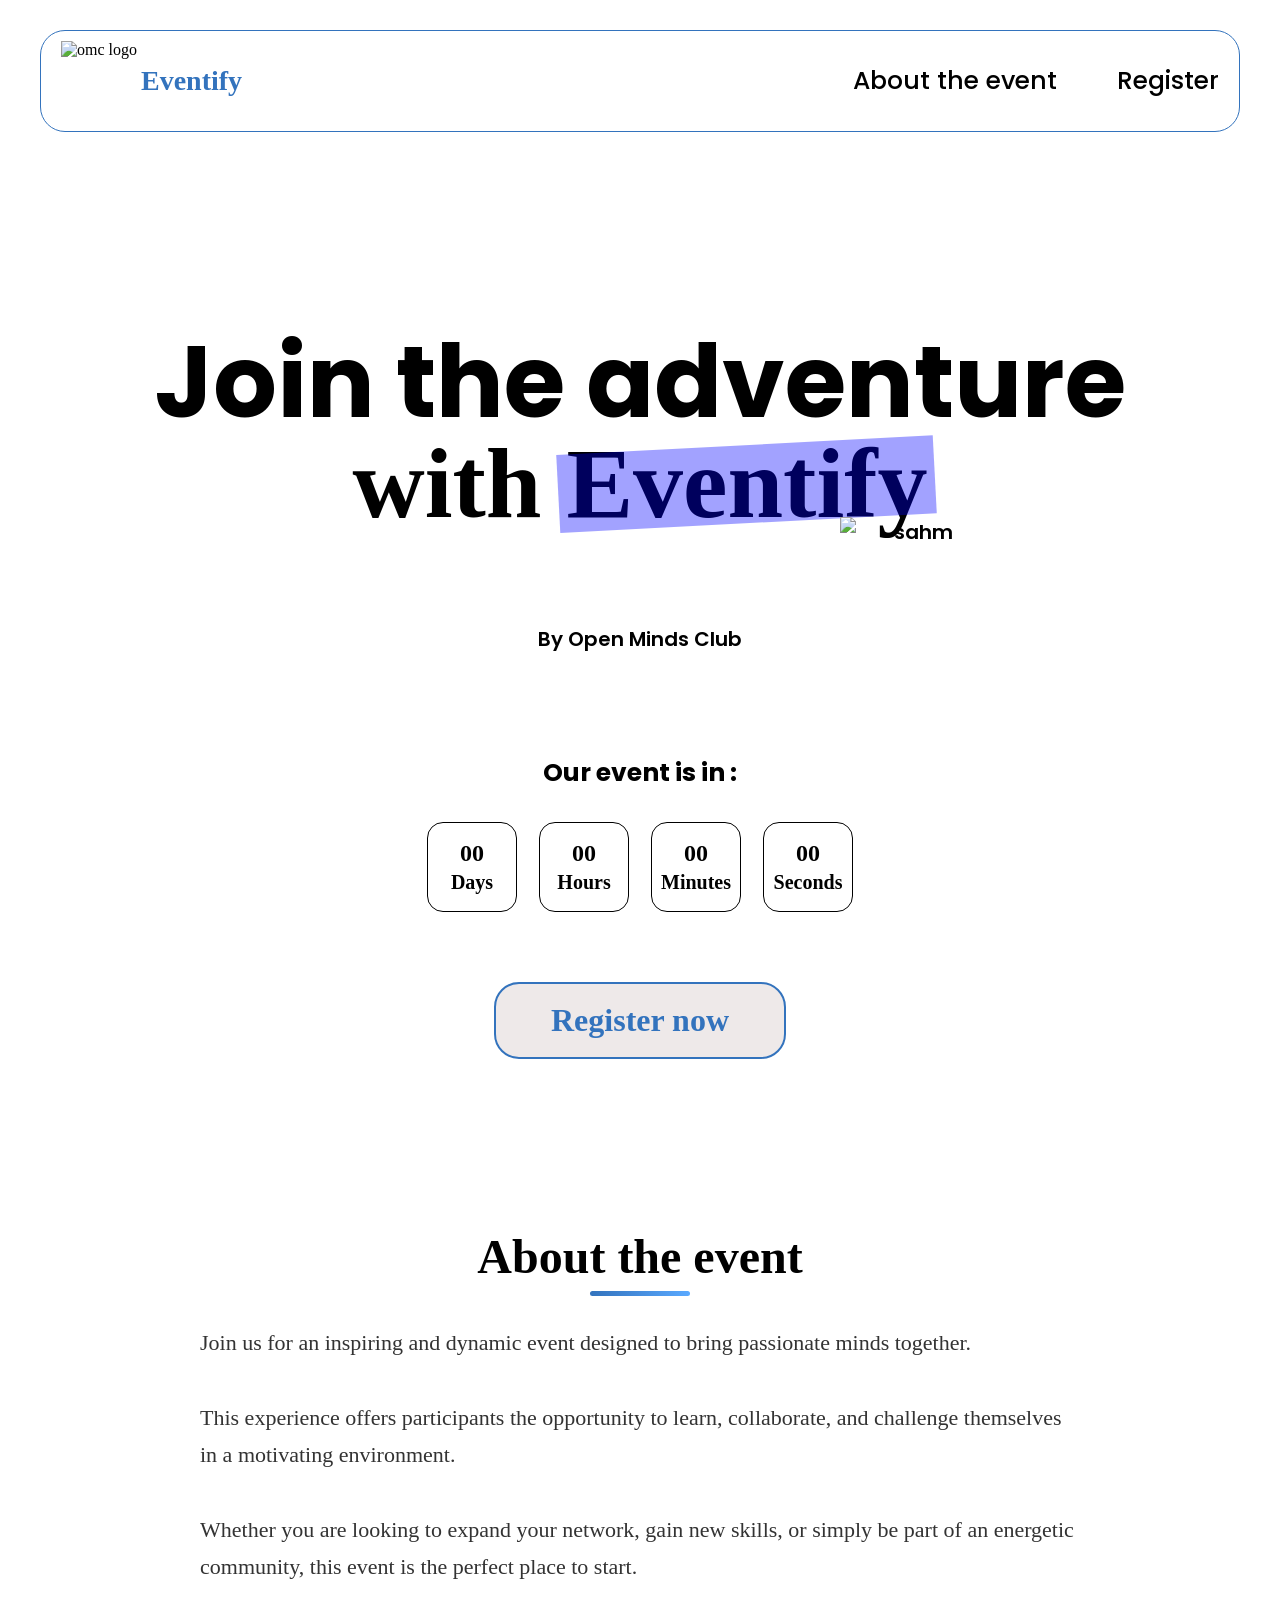
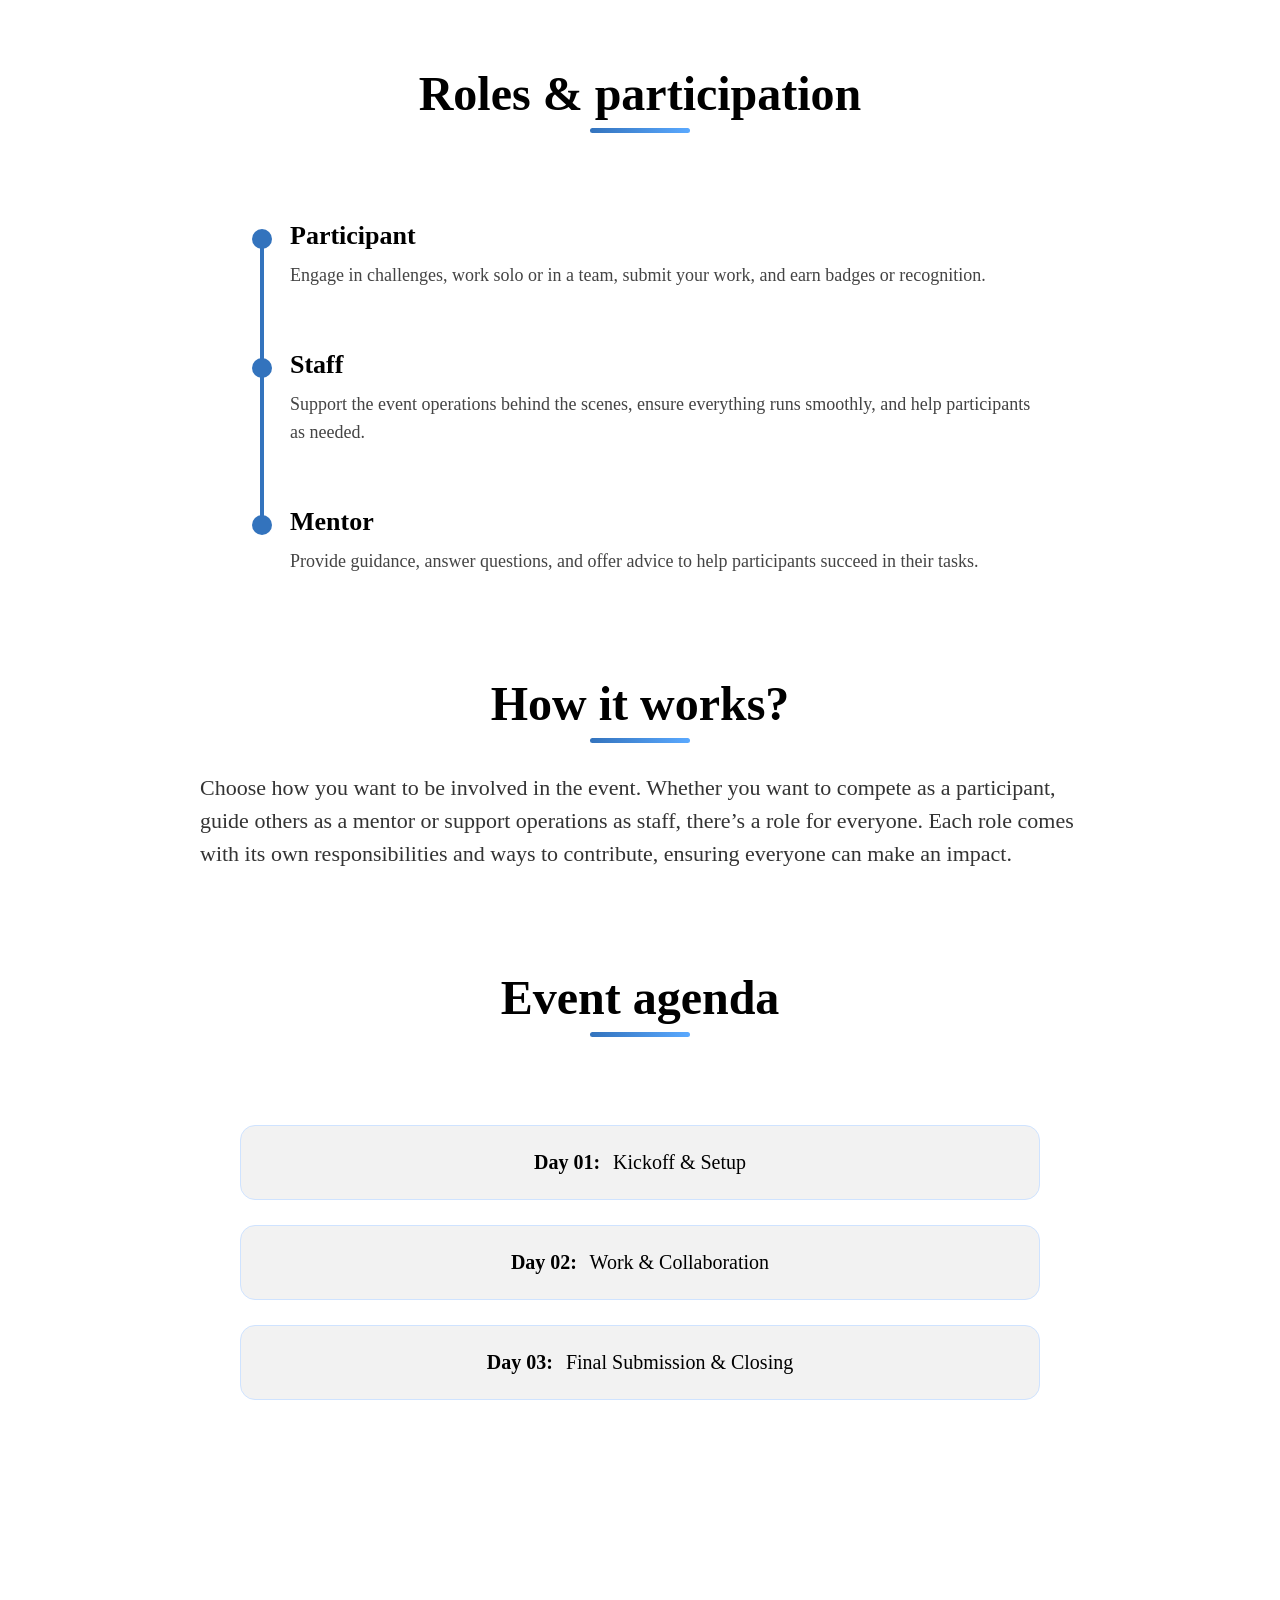
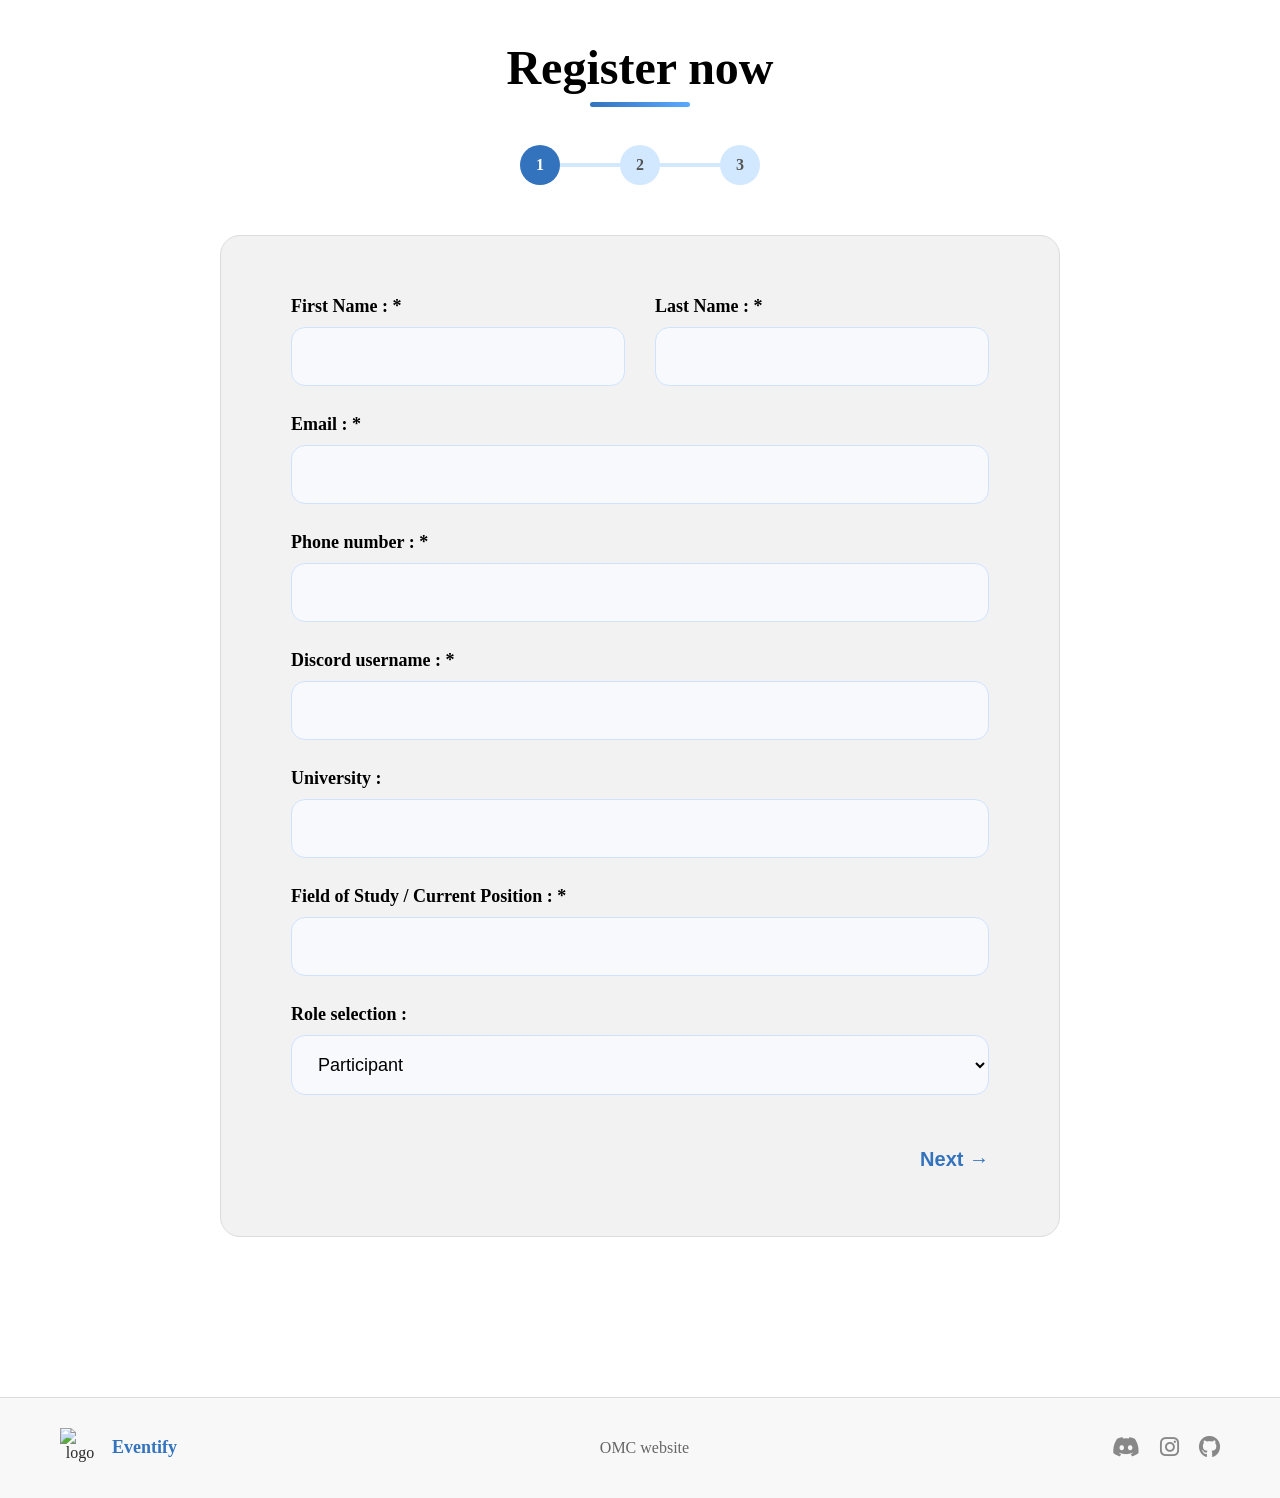
==== frontend/html/index.html @ 537ccda5 "update admin and event page" ====
<!DOCTYPE html>
<html lang="en">
<head>
    <meta charset="UTF-8">
    <meta name="viewport" content="width=device-width, initial-scale=1.0">
    <link rel="preconnect" href="https://fonts.googleapis.com">
    <link rel="preconnect" href="https://fonts.gstatic.com" crossorigin>
    <link rel="preconnect" href="https://fonts.googleapis.com">
    <link rel="preconnect" href="https://fonts.gstatic.com" crossorigin>
    <link href="https://fonts.googleapis.com/css2?family=Poppins:ital,wght@0,100;0,200;0,300;0,400;0,500;0,600;0,700;0,800;0,900;1,100;1,200;1,300;1,400;1,500;1,600;1,700;1,800;1,900&family=Raleway:ital,wght@0,100..900;1,100..900&display=swap" rel="stylesheet">
    <link href="https://fonts.googleapis.com/css2?family=Poppins:ital,wght@0,100;0,200;0,300;0,400;0,500;0,600;0,700;0,800;0,900;1,100;1,200;1,300;1,400;1,500;1,600;1,700;1,800;1,900&display=swap" rel="stylesheet">
    <link rel="stylesheet" href="../css/style.css">
    <link rel="stylesheet" href="https://cdnjs.cloudflare.com/ajax/libs/font-awesome/6.5.0/css/all.min.css">
    <title>EVENTIFY</title>
</head>
<body>
    <header>
        <div class="logo">
            <img src="../images/OMC.png" alt="omc logo">
            <h1>Eventify</h1>
        </div>
        <ul class="links">
            <li><a href="#about">About the event</a></li>
            <li><a href="#register-section">Register</a></li>
        </ul>
    </header>


    <section class="main">
        <div class="text">
            <h1 class="text-t"><span class="text-s">Join the adventure</span><br>
            with <span class="eventify"> Eventify</span></h1>
        </div>
        <div class="parg">
            <img src="../images/Sahm.png" alt="sahm" class="sahm">
            <p>By Open Minds Club</p>
        </div>
        <div class="time">
            <p class="time-text">Our event is in :</p>
            <div class="countdown">
                <div class="box">
                    <h3 id="days">0</h3>
                    <p>Days</p>
                </div>
                <div class="box">
                    <h3 id="hours">0</h3>
                    <p>Hours</p>
                </div>
                <div class="box">
                    <h3 id="minutes">0</h3>
                    <p>Minutes</p>
                </div>
                <div class="box">
                    <h3 id="seconds">0</h3>
                    <p>Seconds</p>
                </div>
            </div>
        </div>
        <div class="btn">
            <a href="#register-section">Register now</a>
        </div>
    </section>
<!--suite-->

    <section class="about" id="about">
        <div class="container">
            <h2>About the event</h2>
            <p class="about-text">
                Join us for an inspiring and dynamic event designed to bring passionate minds together.<br><br>
                This experience offers participants the opportunity to learn, collaborate, and challenge themselves in a motivating environment.<br><br>
                Whether you are looking to expand your network, gain new skills, or simply be part of an energetic community, this event is the perfect place to start.
            </p>
        <h2 class="roles-title">Roles & participation</h2>

        <div class="roles-timeline">

            <div class="timeline-item">
                <div class="timeline-dot"></div>
                <div class="timeline-content">
                    <h3>Participant</h3>
                    <p>Engage in challenges, work solo or in a team, submit your work, and earn badges or recognition.</p>
                </div>
            </div>

            <div class="timeline-item">
                <div class="timeline-dot"></div>
                <div class="timeline-content">
                    <h3>Staff</h3>
                    <p>Support the event operations behind the scenes, ensure everything runs smoothly, and help participants as needed.</p>
                </div>
            </div>

            <div class="timeline-item">
                <div class="timeline-dot"></div>
                <div class="timeline-content">
                    <h3>Mentor</h3>
                    <p>Provide guidance, answer questions, and offer advice to help participants succeed in their tasks.</p>
                </div>
            </div>

        </div>

            <h2>How it works?</h2>
            <p class="how-text">
                Choose how you want to be involved in the event. Whether you want to compete as a participant,
                 guide others as a mentor or support operations as staff, there’s a role for everyone. 
                 Each role comes with its own responsibilities and ways to contribute, ensuring everyone can make an impact.
            </p>

            <h2>Event agenda</h2>

            <div class="agenda-wrapper">

                <div class="agenda-item">
                    <strong>Day 01:</strong> Kickoff & Setup
                </div>

                <div class="agenda-item">
                    <strong>Day 02:</strong> Work & Collaboration
                </div>

                <div class="agenda-item">
                    <strong>Day 03:</strong> Final Submission & Closing
                </div>

            </div>
        </div>
    </section>

    <section class="register" id="register-section">
        <div class="container">
            <h2>Register now</h2>

            <div class="progress">
                <div class="step active">1</div>
                <div class="step">2</div>
                <div class="step">3</div>
            </div>



            <!-- FORM 1 : Info personnelle -->
            <form class="register-form" id="form1">
                <div class="form-row">
                    <div class="form-group">
                        <label>First Name : *</label>
                        <input type="text" id="firstName" name="firstName" required maxlength="15">
                    </div>
                    <div class="form-group">
                        <label>Last Name : *</label>
                        <input type="text" id="lastName" name="lastName" required maxlength="15">
                    </div>
                </div>
                <div class="form-group">
                    <label>Email : *</label>
                    <input type="email" id="emailInput" name="email" required maxlength="200" autocomplete="email">
                </div>
                <div class="form-group">
                    <label>Phone number : *</label>
                    <input type="tel" id="phone" name="phone" required minlength="10" maxlength="12" pattern="[0-9+\-() ]{7,32}">
                </div>
                <div class="form-group">
                    <label>Discord username : *</label>
                    <input type="text" id="discordUsername" name="discordUsername" required maxlength="50">
                </div>
                <div class="form-group">
                    <label>University :</label>
                    <input type="text" id="university" name="university" maxlength="100">
                </div>
                <div class="form-group">
                    <label>Field of Study / Current Position : *</label>
                    <input type="text" id="fieldOfStudy" name="fieldOfStudy" maxlength="100" required>
                </div>
                <div class="form-group">
                    <label>Role selection :</label>
                    <select required id="roleSelect" name="role">
                        <option value="participant">Participant</option>
                    </select>
                </div>
                <div style="display: flex; justify-content: flex-end; margin-top: 20px;">
                    <button type="button" class="btn-register" id="next1">Next →</button>
                </div>
            </form>

            <!-- FORM 2 : Participant -->
            <form class="register-form" id="form2" style="display: none; margin-top: 40px;">
                <div class="form-group">
                    <label>Do you already have a team? *:</label>
                    <input type="checkbox" id="haveteam" name="haveteam">
                      <label class="radio-option">
                            <input type="radio" name="team" value="yes" required>
                            <span>Yes</span>
                        </label>
                        <label class="radio-option">
                            <input type="radio" name="team" value="no">
                            <span>No</span>
                        </label>
                </div>
                <div class="form-group">
                    <label>if yes, add your team name :</label>
                    <input type="text" id="teamName" name="teamName" maxlength="80">
                </div>
                <div class="form-group">
                    <label>Programming languages or tools you use :</label>
                    <input type="text" id="tools" name="tools" required maxlength="200">
                </div>
                <div class="form-group">
                    <label>Why do you want to participate? :</label>
                    <input type="text" id="motivation" name="motivation" required maxlength="300">
                </div>
                <div class="form-group">
                    <label>What do you expect from this event? :</label>
                    <input type="text" id="expectations" name="expectations" maxlength="300">
                </div>
                <div class="form-group">
                    <label>Your main skills :</label>
                    <input type="text" id="mainSkills" name="mainSkills" maxlength="200">
                </div>
                <div class="form-group">
                    <label>Skill Level :</label>
                    <select required id="skillLevelSelect" name="skillLevel">
                        <option value="">Select your skill level</option>
                        <option value="beginner">Beginner</option>
                        <option value="intermediate">Intermediate</option>
                        <option value="advanced">Advanced</option>
                    </select>
                </div>
                <div style="display: flex; justify-content: space-between; margin-top: 20px;">
                    <button type="button" class="btn-register" id="back2">← Back</button>
                    <button type="button" class="btn-register" id="next2">Next →</button>
                </div>
            </form>

            <!-- FORM 3 : Mentor -->
            <form class="register-form" id="form3" style="display: none; margin-top: 40px;">
                <div class="form-group">
                    <label>Years of Experience :</label>
                    <input type="text" id="yearsExperience" name="yearsExperience" required maxlength="40" autocomplete="off">
                </div>
                <div class="form-group">
                    <label>Portfolio :</label>
                    <input type="url" id="portfolio" name="portfolio" maxlength="200" placeholder="https://..." autocomplete="url">
                </div>
                <div class="form-group">
                    <label>Area of Expertise :</label>
                    <input type="text" id="expertiseArea" name="expertiseArea" maxlength="120" autocomplete="off">
                </div>
                <div class="form-group">
                    <label>Technologies / Tools mastered :</label>
                    <input type="text" id="masteredTools" name="masteredTools" maxlength="200" autocomplete="off">
                </div>
                <div class="form-group">
                    <label>Have you mentored before?</label>
                    <div class="radio-group">
                        <label class="radio-option">
                            <input type="radio" name="mentored" value="yes" required>
                            <span>Yes</span>
                        </label>
                        <label class="radio-option">
                            <input type="radio" name="mentored" value="no">
                            <span>No</span>
                        </label>
                    </div>
                </div>
                <div class="form-group">
                    <label>Availability during the event :</label>
                    <input type="text" id="availabilityMentor" name="availability" required maxlength="120" autocomplete="off">
                </div>
                <div style="display: flex; justify-content: space-between; margin-top: 20px;">
                    <button type="button" class="btn-register" id="back3">← Back</button>
                    <button type="button" class="btn-register" id="next3">Next →</button>
                </div>
            </form>

            <!-- FORM 4 : Staff -->
            <form class="register-form" id="form4" style="display: none; margin-top: 40px;">
                <div class="form-group">
                    <label>Preferred Role :</label>
                    <input type="text" id="preferredRole" name="preferredRole" required maxlength="120" autocomplete="off">
                </div>
                <div class="form-group">
                    <label>Have you helped organize events before? (yes/no) :</label>
                    <select id="organizedBefore" name="organizedBefore" required>
                        <option value="">Select an option</option>
                        <option value="yes">Yes</option>
                        <option value="no">No</option>
                    </select>
                </div>
                <div class="form-group">
                    <label>Availability during the event :</label>
                    <input type="text" id="availabilityStaff" name="availability" required maxlength="120" autocomplete="off">
                </div>
                <div style="display: flex; justify-content: space-between; margin-top: 20px;">
                    <button type="button" class="btn-register" id="back4">← Back</button>
                    <button type="button" class="btn-register" id="next4">Next →</button>
                </div>
            </form>

            <!-- FORM FINAL : Confirmation -->
            <div class="register-form" id="final" style="display: none; margin-top: 40px; text-align: center;">
                <h4>Registration complete!</h4>
                <p>Thanks for joining Eventify. Keep an eye on your inbox for updates.</p>
                <div style="display: flex; justify-content: space-between; margin-top: 40px;">
                    <button type="button" class="btn-register" id="backFinal">← Back</button>
                    <button type="button" class="btn-register" id="submitFinal">Submit ✓</button>
                </div>
            </div>

        </div>
    </section>

    <footer class="footer">
        <div class="footer-container">

        <div class="footer-left">
            <img src="../images/OMC.png" alt="logo">
            <span>Eventify</span>
        </div>

        <div class="footer-center">
            <a href="https://www.openmindsclub.net/">OMC website</a>
        </div>

        <div class="footer-right">
            <a href="https://discord.com/invite/auupT4xpmP"><i class="fab fa-discord"></i></a>
            <a href="https://www.instagram.com/openmindsclub?utm_source=ig_web_button_share_sheet&igsh=ZDNlZDc0MzIxNw=="><i class="fab fa-instagram"></i></a>
            <a href="https://github.com/openmindsclub"><i class="fab fa-github"></i></a>
        </div>
        </div>
    </footer>
    <script src="../js/script.js"></script></body>
</html>
---- frontend/css/style.css ----
*{
    margin: 0;
    padding: 0;
    box-sizing: border-box;
}


header{
    display: flex;
    justify-content: space-between;
    align-items: center;
    padding: 10px 20px;
    margin: 30px 40px;
    border-radius: 25px;
    border: 1px solid #3373bd;
}

header .logo{
    display: flex;
    align-items: center;
}

header .logo img{
    width: 80px;
    height: 80px;
    object-fit: cover;
}

header .logo h1{
    font-size: 28px;
    color: #3373bd;
}

.links{
    list-style: none;
    display: flex;
    gap: 60px;
}

.links li a{
    text-decoration: none;
    color: #000000;
    font-family: poppins;
    font-size: 25px;
    font-weight: 500;
    position: relative;
    font-family: "Poppins", sans-serif;
    transition: 0.3s;
}

.links li a::after{
    content: "";
    position: absolute;
    left: 0;
    bottom: -5px;
    width: 0%;
    height: 3px;
    background: #3373bd;
    transition: 0.3s;
}

.links li a:hover{
    color: #3373bd;
}

.links li a:hover::after{
    width: 100%;
}

.main{
    position: relative;
    text-align: center;
    margin-top: 200px;
}

.text{
    margin-bottom: 90px;
}


.text-s{
    font-family: "Poppins", sans-serif;
}

.text-t{
    margin: 0;
    line-height: 1;

}

.text h1{
    font-size: 100px;
    color: #000000;
}

.eventify{
    position: relative;
    z-index: -1;
}

.eventify::before{
    content: "";
    position: absolute;
    left: -8px;
    right: -8px;
    top: 50%;
    height: 70%;
    background: rgba(0, 0, 255, 0.365);
    transform: translateY(-50%) rotate(-3deg);
    z-index: 1;
}

.parg{
    font-size: 20px;
    font-weight: 600;
    color: #000000;
    font-family: poppins;
    margin-bottom: 70px;
}

.parg p{
    margin-bottom: 100px;
}

.sahm{
    width: 150px;
    position: absolute;
    top: 185px;   
    left: 840px;  
}

.time-text{
    font-size: 25px;
    font-weight: 700;
    color: #000000;
    font-family: "Poppins", sans-serif;
    margin-bottom: 10px;
}

.countdown {
    display: flex;
    justify-content: center;
    gap: 22px;
    margin-top: 30px;
}

.box {
    width: 90px;
    height: 90px;
    border: 1.5px solid #000000;
    border-radius: 16px;
    display: flex;
    flex-direction: column;
    justify-content: center;
    align-items: center;
    margin-bottom: 20px;
}

.box h3 {
    margin: 0;
    font-size: 24px;
    font-weight: 700;
}

.box p {
    margin: 4px 0 0;
    font-size: 20px;
    font-weight: 900;
}

.btn{
    text-align:center;
    margin-top: 50px;
    margin-bottom: 50px;
}

.btn a{
    display:inline-block;
    padding: 18px 55px;
    border: 2px solid #3373bd;
    border-radius:25px;
    text-decoration:none;
    font-size: 32px;
    font-weight: 600;
    color:#3373bd;
    background-color: #d5caca69;
}

.btn a:hover {
    background-color: #3373bd;
    color: white;
    transform: translateY(-3px);
    box-shadow: 0 8px 20px rgba(51, 115, 189, 0.3);
    transition: all 0.3s ease;
}

.btn a:active {
    transform: translateY(0);
    box-shadow: 0 4px 10px rgba(51, 115, 189, 0.2);
}

/*suite*/

.container {
    max-width: 1100px;
    margin: 0 auto;
    padding: 0 30px;
}

.about {
    padding: 120px 0 80px;
    text-align: center;
}


h2 {
    font-size: 48px;
    margin-bottom: 40px;
    color: #000;
    font-weight: 700;
    position: relative;
    display: inline-block;
}

h2::after {
    content: "";
    position: absolute;
    bottom: -12px;
    left: 50%;
    transform: translateX(-50%);
    width: 100px;
    height: 5px;
    background: linear-gradient(90deg, #3373bd, #5aa9ff);
    border-radius: 10px;
}

.about-text {
    text-align: left;
    direction: ltr;
    font-size: 22px;
    line-height: 1.7;
    color: #333;
    max-width: 880px;
    margin: 0 auto 80px;
}


.roles-timeline {
    position: relative;
    max-width: 800px;
    margin: 60px auto 100px;
    padding-left: 50px;
}

.roles-timeline::before {
    content: "";
    position: absolute;
    left: 20px;
    top: 20px;
    bottom: 45px;
    width: 4px;
    background: #3373bd;
    border-radius: 2px;
}

.timeline-item {
    position: relative;
    margin-bottom: 60px;
}

.timeline-dot {
    position: absolute;
    left: -38px;
    top: 8px;
    width: 20px;
    height: 20px;
    background: #3373bd;
    border-radius: 50%;
}

.timeline-content h3 {
    text-align: left;
    font-size: 26px;
    margin-bottom: 10px;
}

.timeline-content p {
    text-align: left;
    font-size: 18px;
    line-height: 1.6;
    color: #444;
}

.how-text {
    text-align: left;
    direction: ltr;
    font-size: 22px;
    line-height: 1.5;
    max-width: 880px;
    margin: 0 auto 100px;
    color: #333;
}

.agenda-wrapper {
    max-width: 800px;
    margin: 60px auto 100px;
    display: flex;
    flex-direction: column;
    gap: 25px;
}

.agenda-item {
    background: #f2f2f2;
    padding: 25px 30px;
    border-radius: 15px;
    border: 1.5px solid #cfe3ff;
    font-size: 20px;
    font-weight: 500;
    transition: 0.3s;
}

.agenda-item strong {
    color: #000;
    margin-right: 8px;
}

.agenda-item:hover {
    border-color: #3373bd;
    transform: translateX(8px);
}




.register {
    text-align: center;
    padding: 60px 0;
}

.register .container {
    max-width: 900px;
}

.register h2 {
    margin-bottom: 50px;
}


.register-form {
    background: #f2f2f2;
    padding: 60px 70px;
    border-radius: 20px;
    border: 1px solid #dcdcdc;
}

.progress {
    display: flex;
    justify-content: center;
    align-items: center;
    margin-bottom: 50px;
    position: relative;
    gap: 60px;
}

.progress::before {
    content: "";
    position: absolute;
    top: 50%;
    left: 40%;
    right: 40%;
    height: 4px;
    background: #d1e8ff;
    transform: translateY(-50%);
    z-index: 0;
}

.step {
    width: 40px;
    height: 40px;
    background: #d1e8ff;
    border-radius: 50%;
    display: flex;
    align-items: center;
    justify-content: center;
    font-weight: 700;
    color: #555;
    z-index: 1;
}

.step.active {
    background: #3373bd;
    color: white;
}
.form-row {
    display: grid;
    grid-template-columns: 1fr 1fr;
    gap: 30px;
}

.form-group {
    margin-bottom: 28px;
    text-align: left;
}

label {
    display: block;
    margin-bottom: 10px;
    font-size: 18px;
    font-weight: 600;
    color: #000;
}

input, select {
    width: 100%;
    padding: 18px 22px;
    border: 1.5px solid #cfe3ff;
    border-radius: 14px;
    font-size: 18px;
    background: #f7f9fc;
    transition: 0.25s;
}

input:focus, select:focus {
    outline: none;
    border-color: #3373bd;
    background: white;
}

.btn-register {
    position: relative;
    padding: 5px 0;
    background: none;
    border: none;
    color: #3373bd;
    font-size: 20px;
    font-weight: 600;
    cursor: pointer;
    
    margin-top: 20px;
}

.btn-register::after {
    content: "";
    position: absolute;
    left: 0;
    bottom: -4px;
    width: 0;
    height: 3px;
    background: #3373bd;
    border-radius: 5px;
    transition: width 0.3s ease;
}

.btn-register:hover {
    color: #1f4f88;
}

.btn-register:hover::after {
    width: 100%;
}

.radio-group {
    display: flex;
    flex-direction: column;
    gap: 12px;
    margin-top: 10px;
}

.radio-option {
    display: flex;
    align-items: center;
    gap: 10px;
    font-size: 18px;
    cursor: pointer;
}

.radio-option input {
    appearance: none;          
    width: 5px;
    height: 5px;
    border: 2px solid #3373bd;
    border-radius: 15px;   
    cursor: pointer;
    position: relative;
    transform: scale(0.5); 
}

.radio-option input:checked {
    background-color: #3373bd;
}


#final {
    display: none;
    margin-top: 40px;
    text-align: center;
}

#final h4 {
    font-size: 28px;
    margin-bottom: 15px;
    color: #3373bd;
}

#final p {
    font-size: 18px;
    color: #555;
    margin-bottom: 40px;
}

#final .btn-container {
    display: flex;
    justify-content: space-between;
    margin-top: 20px;
}



footer {
    color: rgb(42, 42, 42);
    text-align: center;
    padding: 60px 0 30px;
}

.social {
    margin-bottom: 30px;
}

.social a {
    color: white;
    font-size: 36px;
    margin: 0 20px;
    transition: color 0.3s;
}

.social a:hover {
    color: #3373bd;
}

.footer {
    margin-top: 100px;
    padding: 30px 60px;
    border-top: 1px solid #dcdcdc;
    background: #f8f8f8;
}

.footer-container {
    display: flex;
    justify-content: space-between;
    align-items: center;
}



.footer-left {
    display: flex;
    align-items: center;
    gap: 12px;
}

.footer-left img {
    width: 40px;
    height: 40px;
}

.footer-left span {
    font-size: 18px;
    font-weight: 600;
    color: #3373bd;
}

.footer-center a {
    text-decoration: none;
    color: #666;
    font-size: 16px;
    transition: 0.3s;
}

.footer-center a:hover {
    color: #3373bd;
}

.footer-right {
    display: flex;
    gap: 20px;
}

.footer-right a {
    color: #888;
    font-size: 22px;
    transition: 0.3s;
}

.footer-right a:hover {
    color: #3373bd;
}
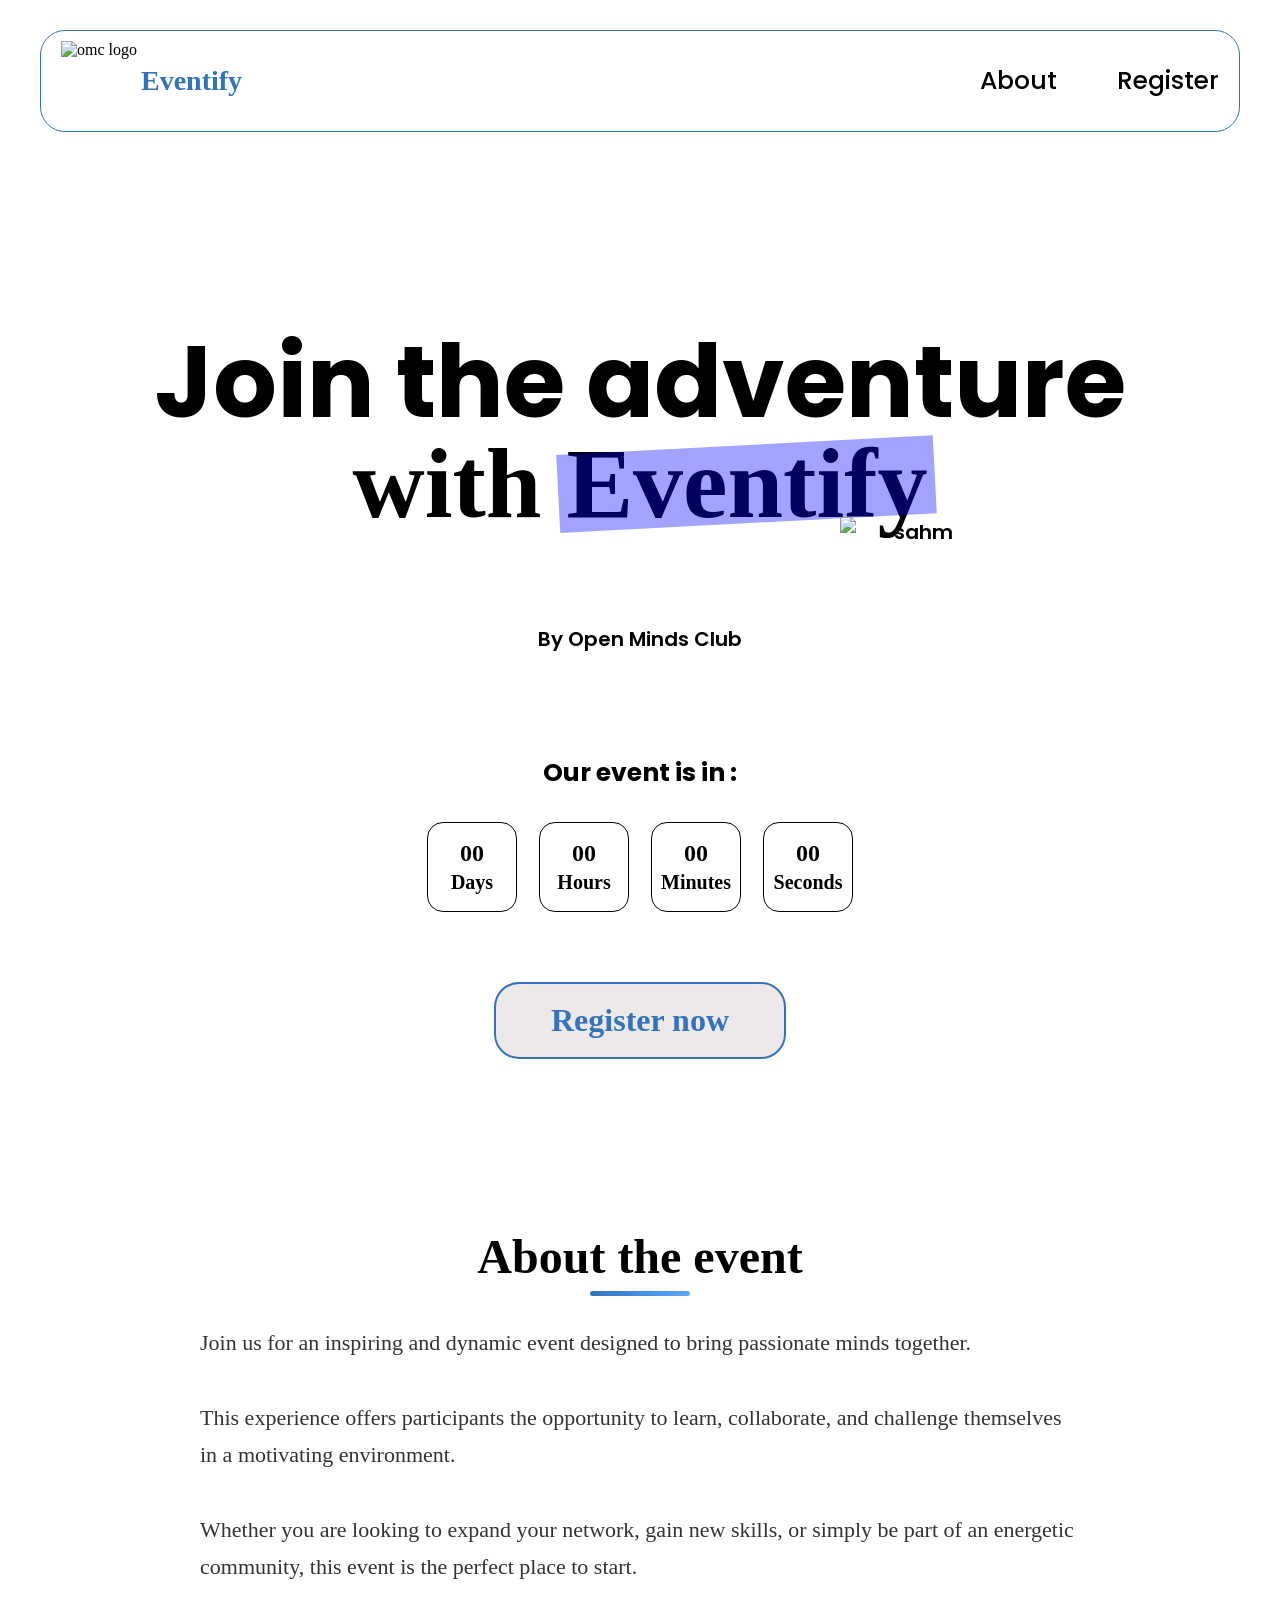
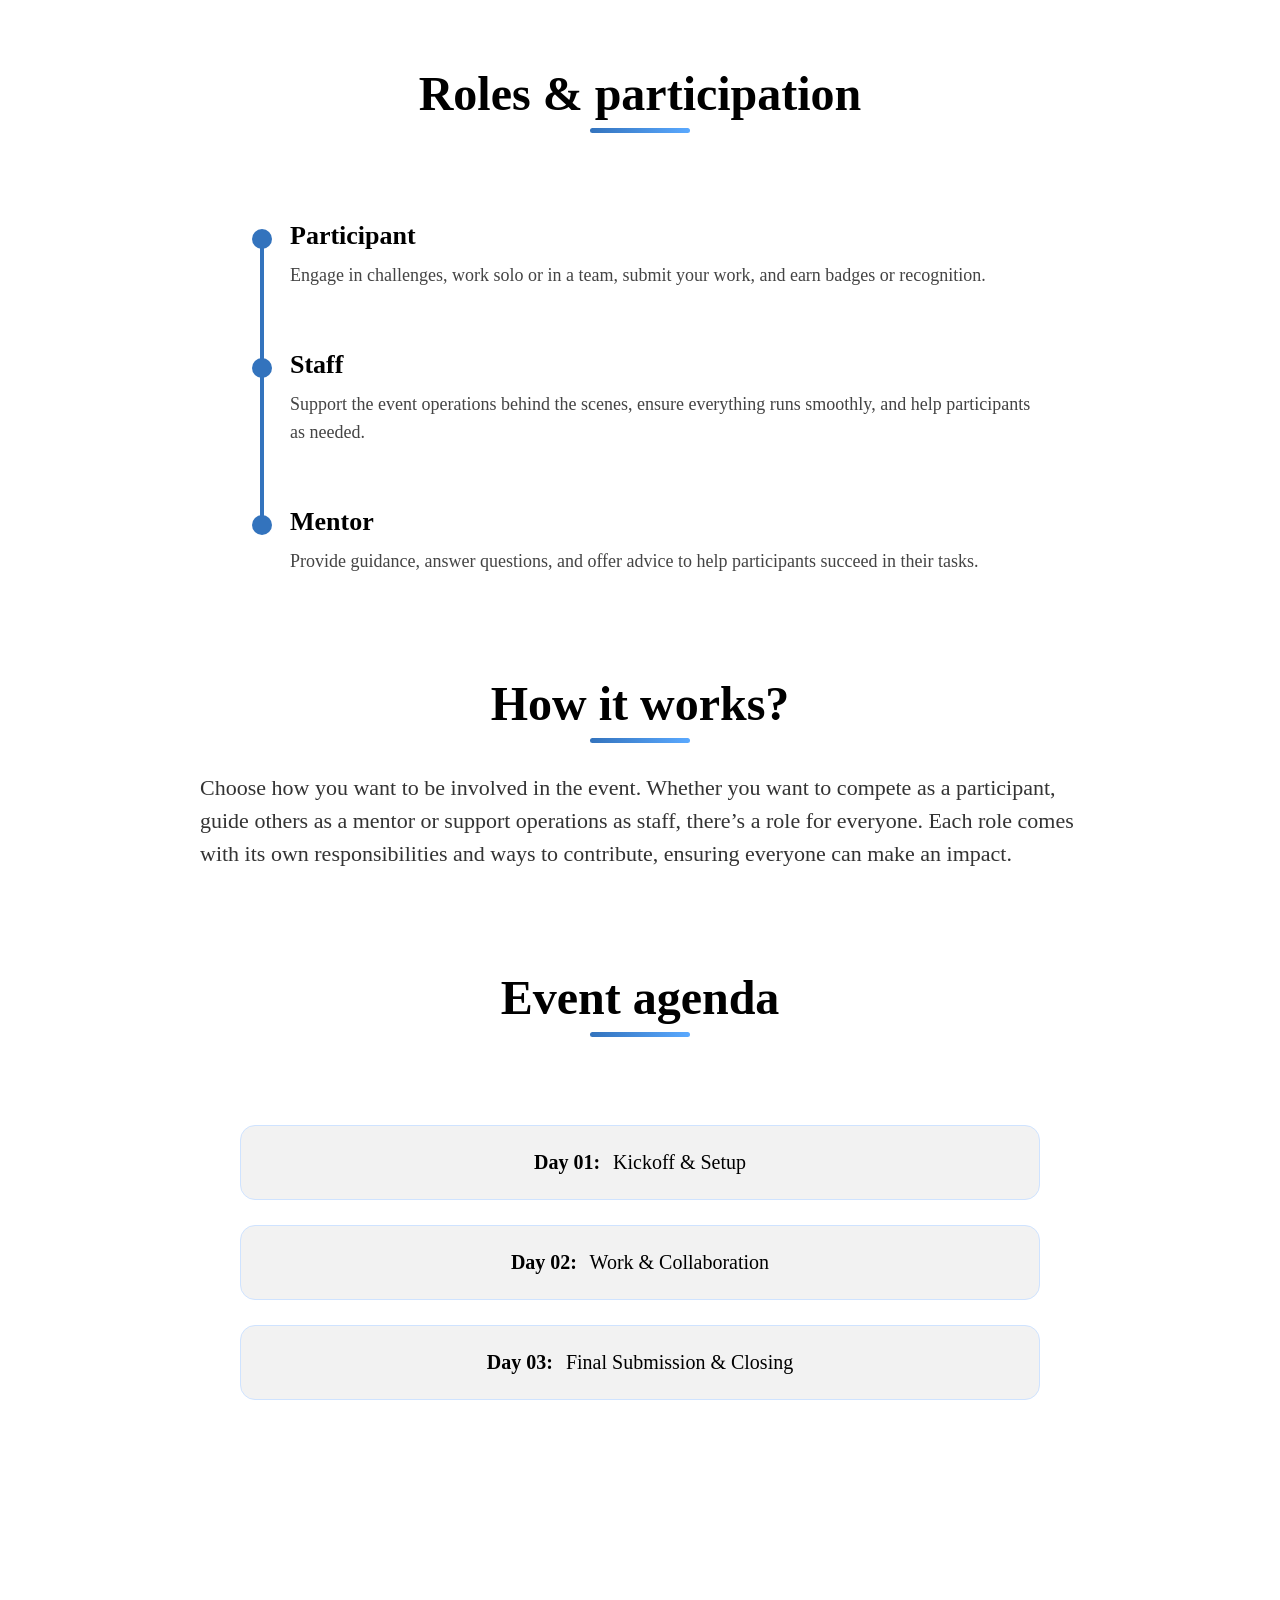
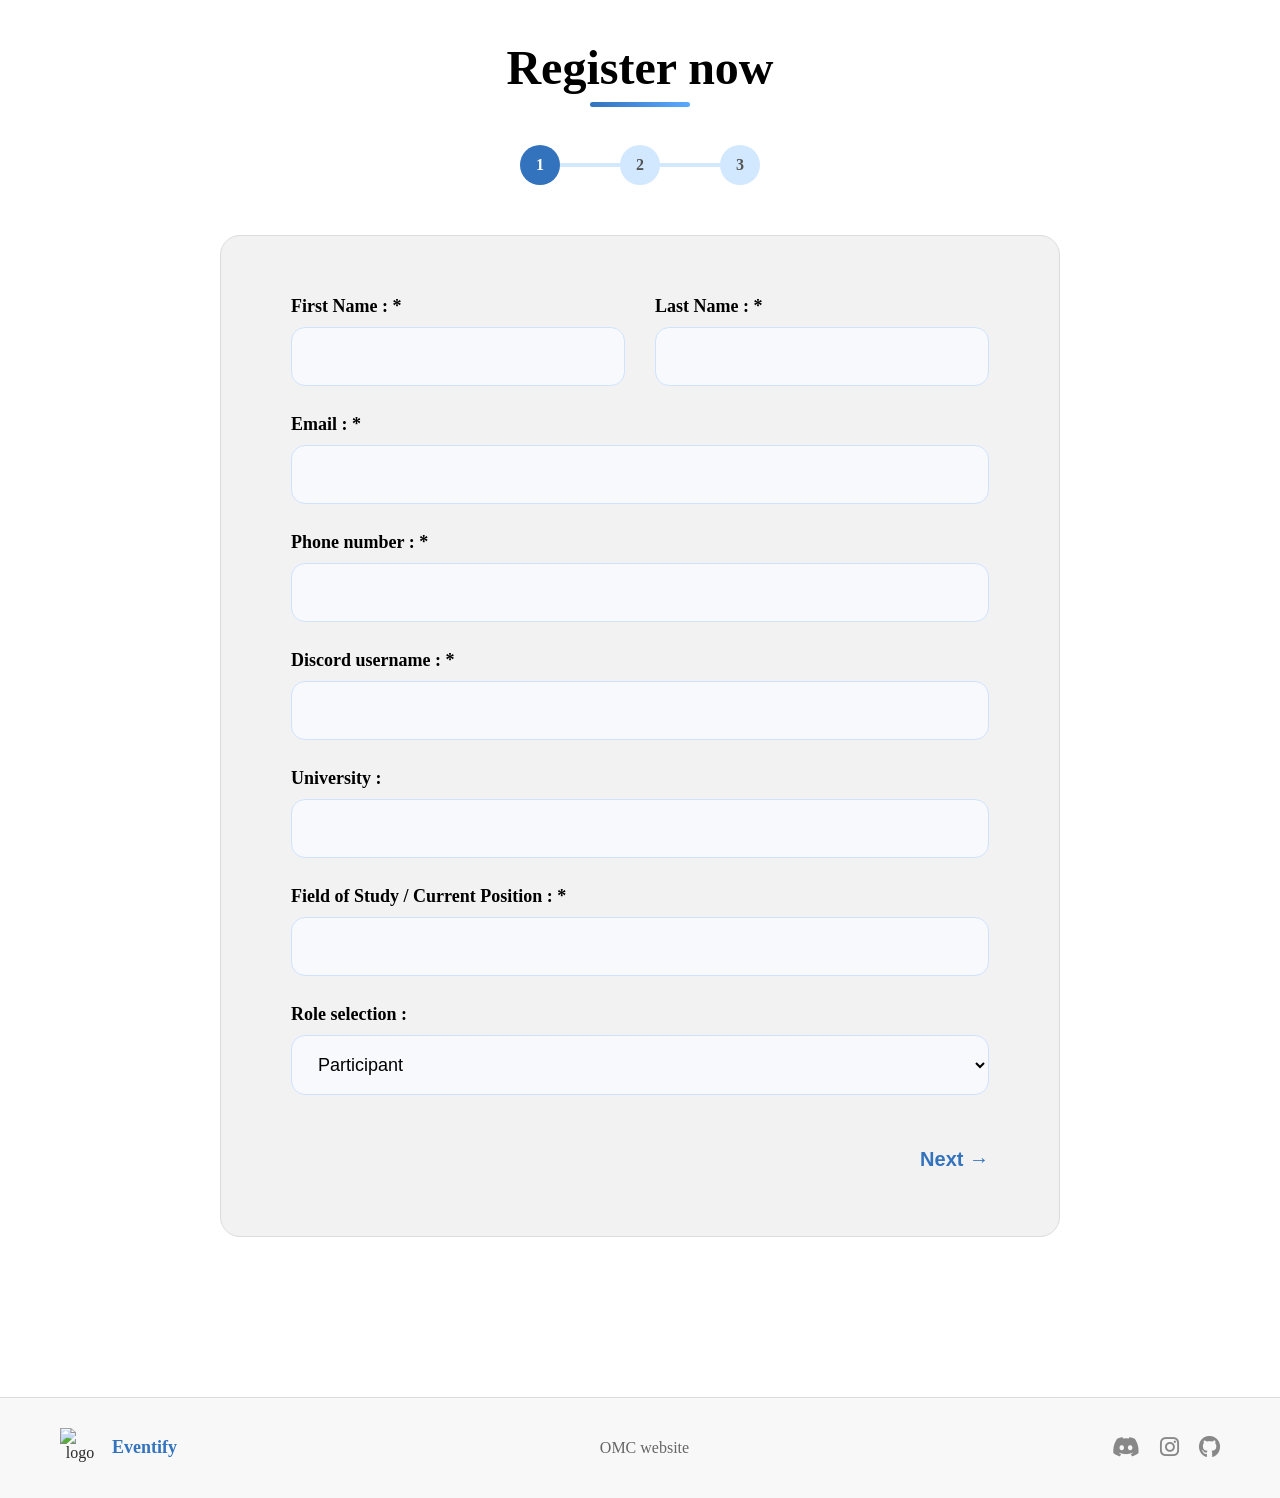
==== commit 51df8f6a: "add responcive" ====
--- a/frontend/html/index.html
+++ b/frontend/html/index.html
@@ -2,6 +2,23 @@
 <html lang="en">
 <head>
     <meta charset="UTF-8">
+    <meta name="keywords" content="
+    event management,
+    omc,
+    Idathon,
+    hackathon,
+    coding event,
+    Open Minds Club,
+    USTHB event,
+    programming competition,
+    student tech event,
+    algeria hackathon,
+    coding competition,
+    developer event,
+    Eventify platform">
+    <meta name="description" content="
+    Eventify is a platform created by Open Minds Club to manage tech events, hackathons and registrations. 
+    Join the adventure and participate in coding challenges with students and developers.">
     <meta name="viewport" content="width=device-width, initial-scale=1.0">
     <link rel="preconnect" href="https://fonts.googleapis.com">
     <link rel="preconnect" href="https://fonts.gstatic.com" crossorigin>
@@ -11,6 +28,7 @@
     <link href="https://fonts.googleapis.com/css2?family=Poppins:ital,wght@0,100;0,200;0,300;0,400;0,500;0,600;0,700;0,800;0,900;1,100;1,200;1,300;1,400;1,500;1,600;1,700;1,800;1,900&display=swap" rel="stylesheet">
     <link rel="stylesheet" href="../css/style.css">
     <link rel="stylesheet" href="https://cdnjs.cloudflare.com/ajax/libs/font-awesome/6.5.0/css/all.min.css">
+    <link rel="icon" type="image/png" href="../images/OMC.png">
     <title>EVENTIFY</title>
 </head>
 <body>
@@ -20,7 +38,7 @@
             <h1>Eventify</h1>
         </div>
         <ul class="links">
-            <li><a href="#about">About the event</a></li>
+            <li><a href="#about">About</a></li>
             <li><a href="#register-section">Register</a></li>
         </ul>
     </header>
--- a/frontend/css/style.css
+++ b/frontend/css/style.css
@@ -596,4 +596,96 @@
 }
 
 
-
+@media (max-width:700px){
+
+header{
+    margin:15px;
+    padding:6px 12px;
+    display:flex;
+    justify-content:space-between;
+    align-items:center;
+}
+
+header .logo img{
+    width:40px;
+    height:40px;
+}
+
+header .logo h1{
+    font-size:16px;
+}
+
+.links{
+    display:flex;
+    flex-direction:row;
+    gap:10px;
+}
+
+.links li a{
+   font-size:12px;
+}
+
+.main{
+   margin-top:120px;
+   position: relative;
+}
+.text h1{
+   font-size:45px;
+}
+
+.parg{
+   font-size:16px;
+}
+
+.sahm{
+position:absolute;
+top: 110px;
+left: 250px;
+width:160px;
+}
+
+.countdown{
+   gap:12px;
+   flex-wrap:wrap;
+}
+
+.box{
+   width:70px;
+   height:70px;
+}
+
+.box h3{
+   font-size:18px;
+}
+
+.box p{
+   font-size:14px;
+}
+
+.btn a{
+   font-size:22px;
+   padding:12px 30px;
+}
+
+.form-row{
+   grid-template-columns:1fr;
+}
+
+.register-form{
+    padding:35px 25px;
+}
+
+h2{
+    font-size:34px;
+}
+
+.about-text,
+.how-text{
+    font-size:18px;
+}
+
+.footer-container{
+    display: flex;
+    gap:20px;
+}
+}
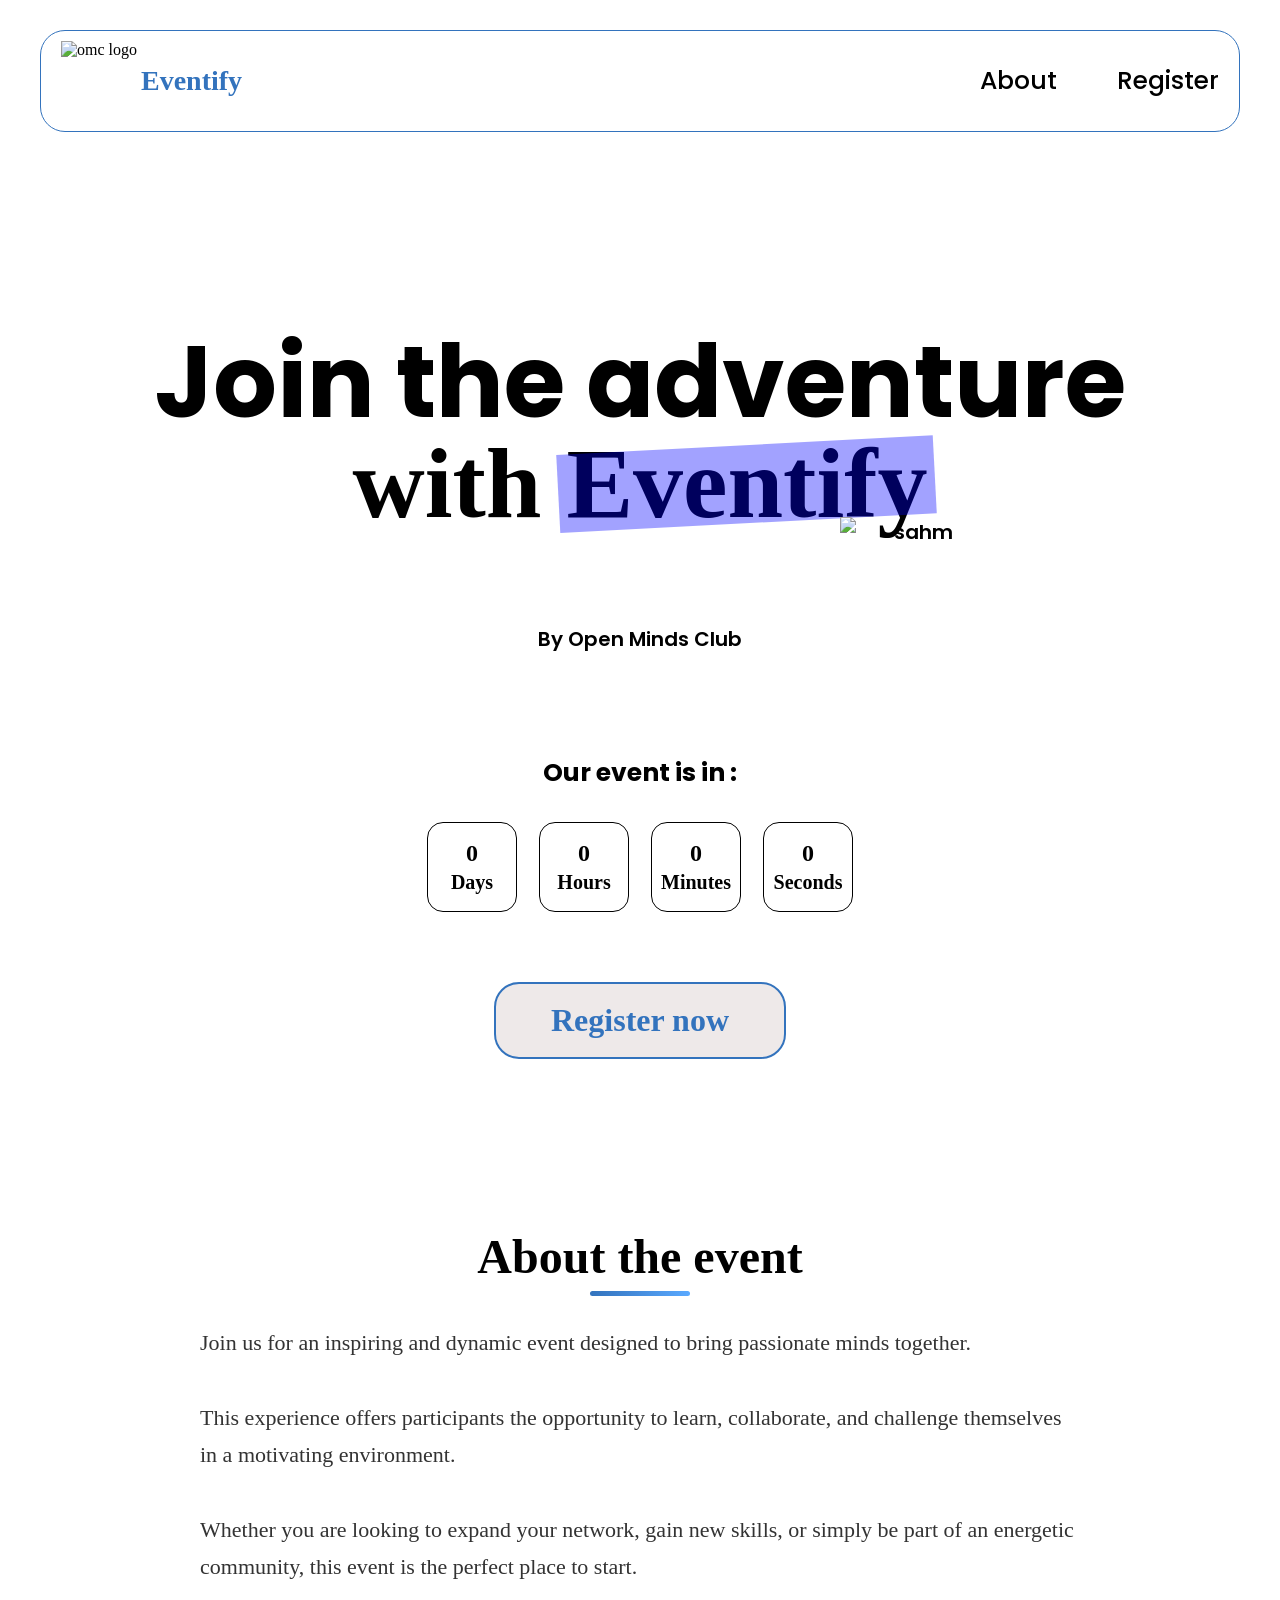
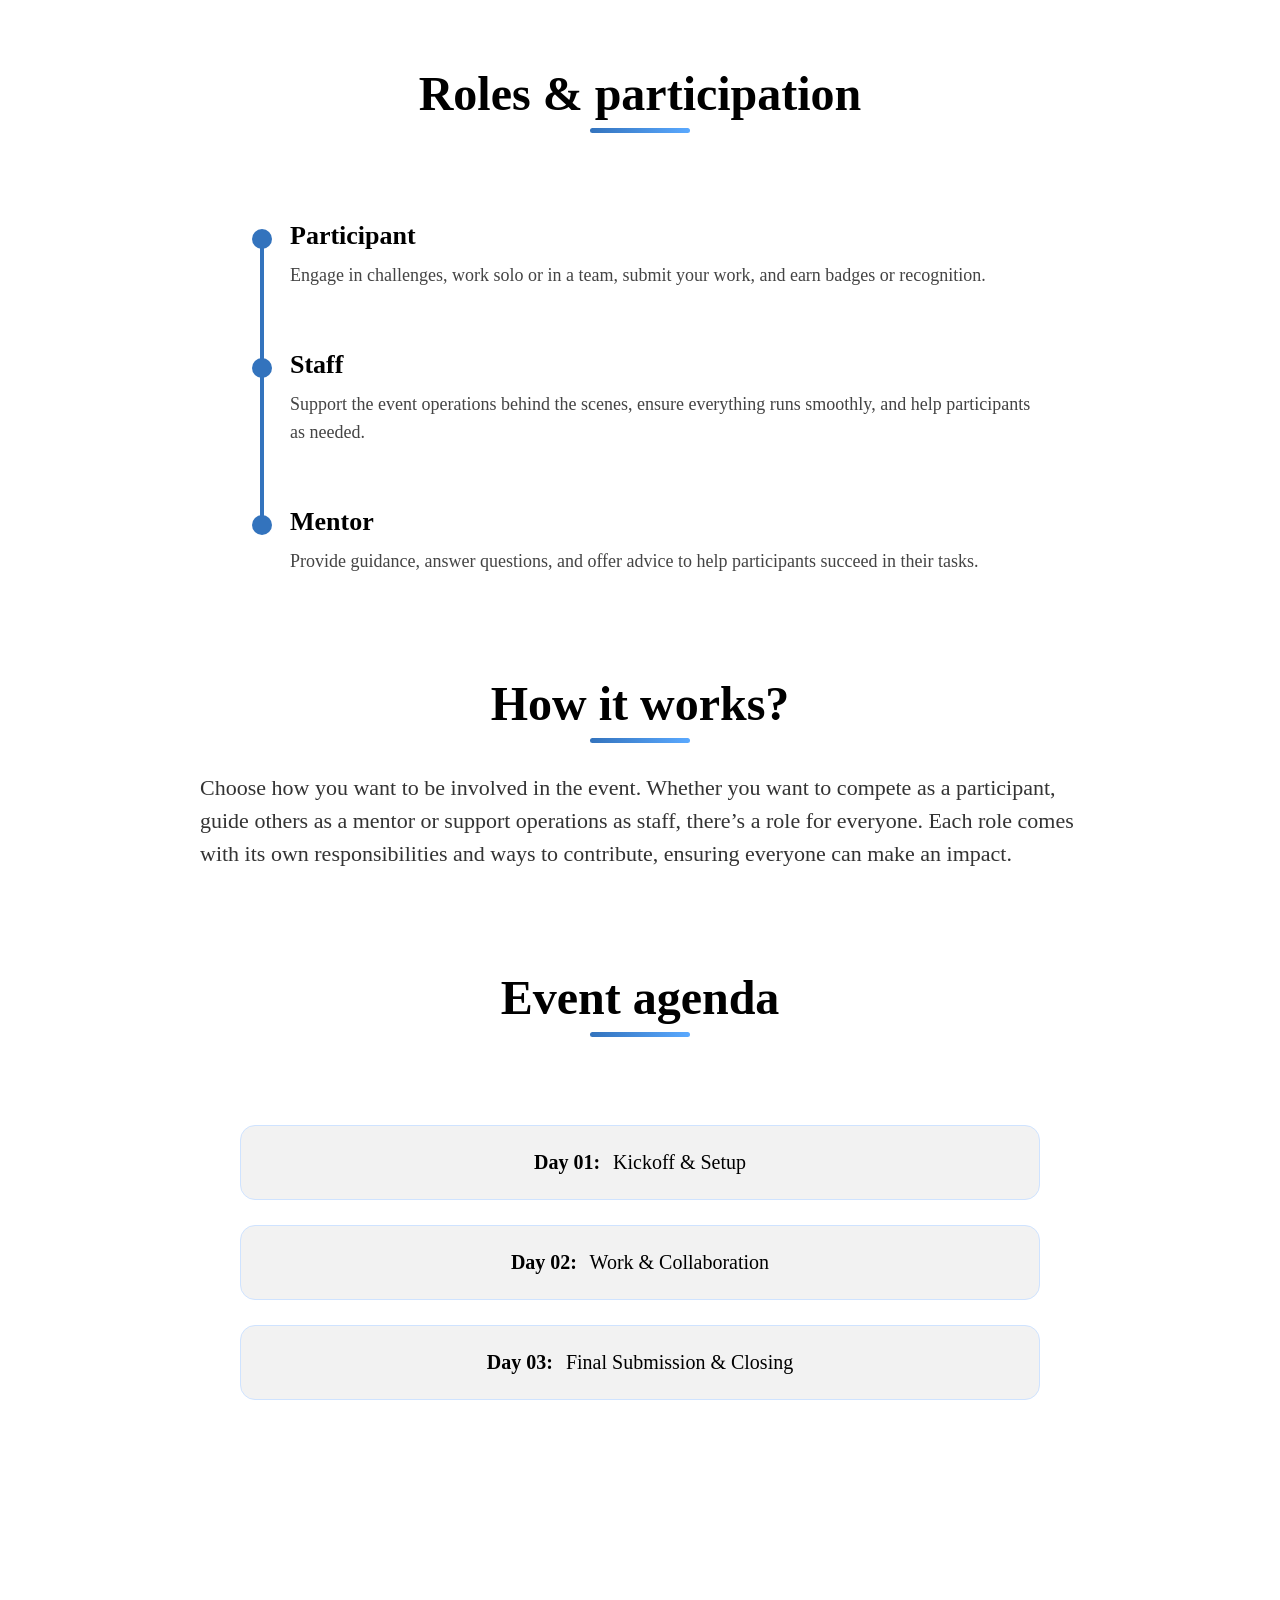
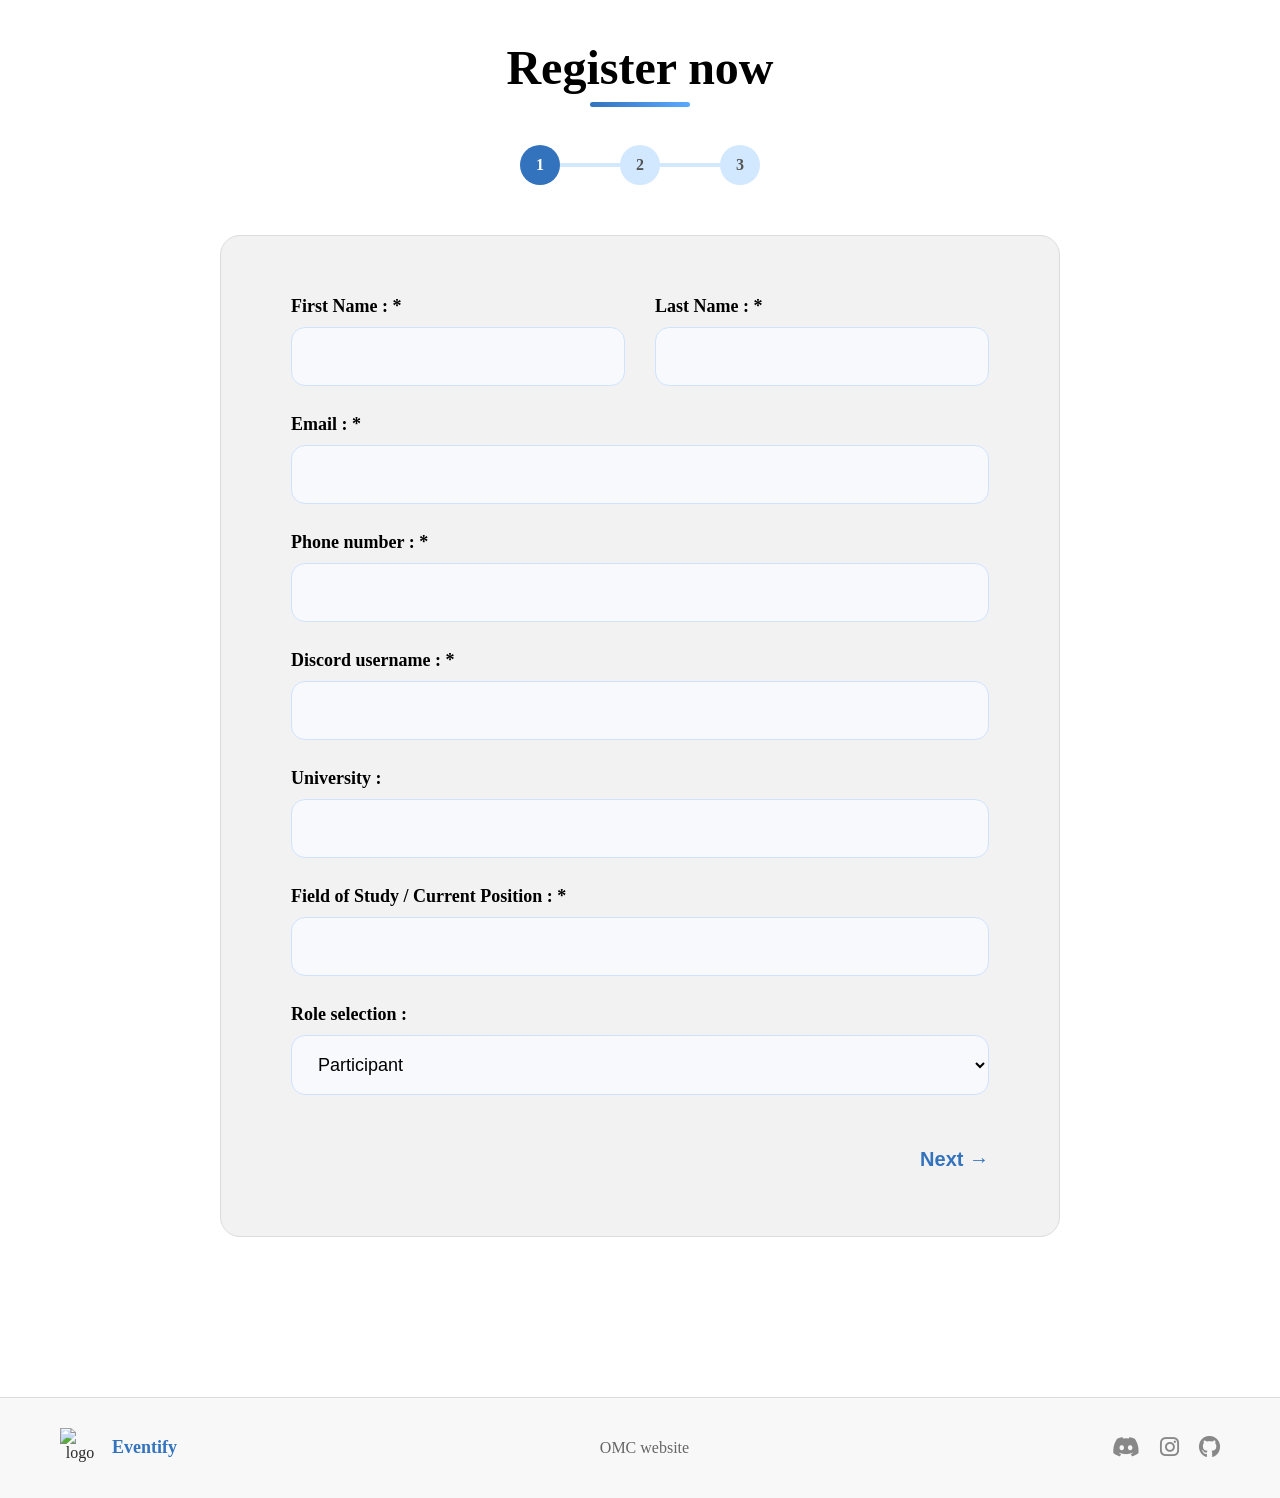
==== commit 31928a34: "add backend,update ui/ux" ====
--- a/frontend/html/index.html
+++ b/frontend/html/index.html
@@ -1,5 +1,5 @@
 <!DOCTYPE html>
-<html lang="en">
+<lang="en">
 <head>
     <meta charset="UTF-8">
     <meta name="keywords" content="
@@ -204,7 +204,6 @@
             <form class="register-form" id="form2" style="display: none; margin-top: 40px;">
                 <div class="form-group">
                     <label>Do you already have a team? *:</label>
-                    <input type="checkbox" id="haveteam" name="haveteam">
                       <label class="radio-option">
                             <input type="radio" name="team" value="yes" required>
                             <span>Yes</span>
@@ -281,8 +280,26 @@
                     </div>
                 </div>
                 <div class="form-group">
-                    <label>Availability during the event :</label>
-                    <input type="text" id="availabilityMentor" name="availability" required maxlength="120" autocomplete="off">
+                <label>Availability during the event :</label>
+                <div id="shiftsMentor">
+                    <div class="shift-row">
+                        <select class="shift-day">
+                            <option value="">Day</option>
+                            <option value="day1">Day 1</option>
+                            <option value="day2">Day 2</option>
+                            <option value="day3">Day 3</option>
+                        </select>
+                        <select class="shift-time">
+                            <option value="">Shift</option>
+                            <option value="morning">Morning</option>
+                            <option value="afternoon">Afternoon</option>
+                            <option value="evening">Evening</option>
+                            <option value="full">Full day</option>
+                        </select>
+                    </div>
+                </div>
+                <button type="button" class="add-shift-btn" onclick="addShift('shiftsMentor')">+ add shift</button>
+                <input type="hidden" id="availabilityMentor" name="availability">
                 </div>
                 <div style="display: flex; justify-content: space-between; margin-top: 20px;">
                     <button type="button" class="btn-register" id="back3">← Back</button>
@@ -306,7 +323,25 @@
                 </div>
                 <div class="form-group">
                     <label>Availability during the event :</label>
-                    <input type="text" id="availabilityStaff" name="availability" required maxlength="120" autocomplete="off">
+                    <div id="shiftsStaff">
+                        <div class="shift-row">
+                            <select class="shift-day">
+                                <option value="">Day</option>
+                                <option value="day1">Day 1</option>
+                                <option value="day2">Day 2</option>
+                                <option value="day3">Day 3</option>
+                            </select>
+                            <select class="shift-time">
+                                <option value="">Shift</option>
+                                <option value="morning">Morning</option>
+                                <option value="afternoon">Afternoon</option>
+                                <option value="evening">Evening</option>
+                                <option value="full">Full day</option>
+                            </select>
+                        </div>
+                    </div>
+                    <button type="button" class="add-shift-btn" onclick="addShift('shiftsStaff')">+ add shift</button>
+                    <input type="hidden" id="availabilityStaff" name="availability">
                 </div>
                 <div style="display: flex; justify-content: space-between; margin-top: 20px;">
                     <button type="button" class="btn-register" id="back4">← Back</button>
@@ -324,6 +359,24 @@
                 </div>
             </div>
 
+            <!-- OTP Verification -->
+            <div class="register-form" id="otpForm" style="display: none; margin-top: 40px; text-align: center;">
+                <h4>Verify Your Email</h4>
+                <p>Please enter the 6-digit OTP sent to your email address.</p>
+                <div style="display: flex; justify-content: center; gap: 10px; margin: 20px 0;">
+                    <input type="text" maxlength="1" class="otp-input" inputmode="numeric" pattern="[0-9]*">
+                    <input type="text" maxlength="1" class="otp-input" inputmode="numeric" pattern="[0-9]*">
+                    <input type="text" maxlength="1" class="otp-input" inputmode="numeric" pattern="[0-9]*">
+                    <input type="text" maxlength="1" class="otp-input" inputmode="numeric" pattern="[0-9]*">
+                    <input type="text" maxlength="1" class="otp-input" inputmode="numeric" pattern="[0-9]*">
+                    <input type="text" maxlength="1" class="otp-input" inputmode="numeric" pattern="[0-9]*">
+                </div>
+                <div style="display: flex; justify-content: space-between; margin-top: 40px;">
+                    <button type="button" class="btn-register" id="backOtp">← Back</button>
+                    <button type="button" class="btn-register" id="verifyOtp">Verify OTP</button>
+                </div>
+            </div>
+
         </div>
     </section>
 
@@ -346,5 +399,6 @@
         </div>
         </div>
     </footer>
-    <script src="../js/script.js"></script></body>
+    <script src="../js/script.js"></script>
+</body>
 </html>
--- a/frontend/css/style.css
+++ b/frontend/css/style.css
@@ -114,7 +114,7 @@
     font-size: 20px;
     font-weight: 600;
     color: #000000;
-    font-family: poppins;
+    font-family: "Poppins";
     margin-bottom: 70px;
 }
 
@@ -489,6 +489,36 @@
     background-color: #3373bd;
 }
 
+.shift-row {
+    display: flex;
+    gap: 12px;
+    margin-bottom: 10px;
+}
+
+.shift-row select {
+    flex: 1;
+    padding: 14px 18px;
+    border: 1.5px solid #cfe3ff;
+    border-radius: 14px;
+    font-size: 16px;
+    background: #f7f9fc;
+    cursor: pointer;
+}
+
+.add-shift-btn {
+    background: none;
+    border: none;
+    color: #3373bd;
+    font-size: 15px;
+    font-weight: 600;
+    cursor: pointer;
+    padding: 4px 0;
+    margin-top: 4px;
+}
+
+.add-shift-btn:hover {
+    text-decoration: underline;
+}
 
 #final {
     display: none;
@@ -514,6 +544,15 @@
     margin-top: 20px;
 }
 
+
+.register-form input[disabled] {
+    background: #e0e0e0;
+    border-color: #dcdcdc;
+    color: #430bdd;
+    cursor: not-allowed;
+    width: 50px;
+    height: auto;
+}
 
 
 footer {
